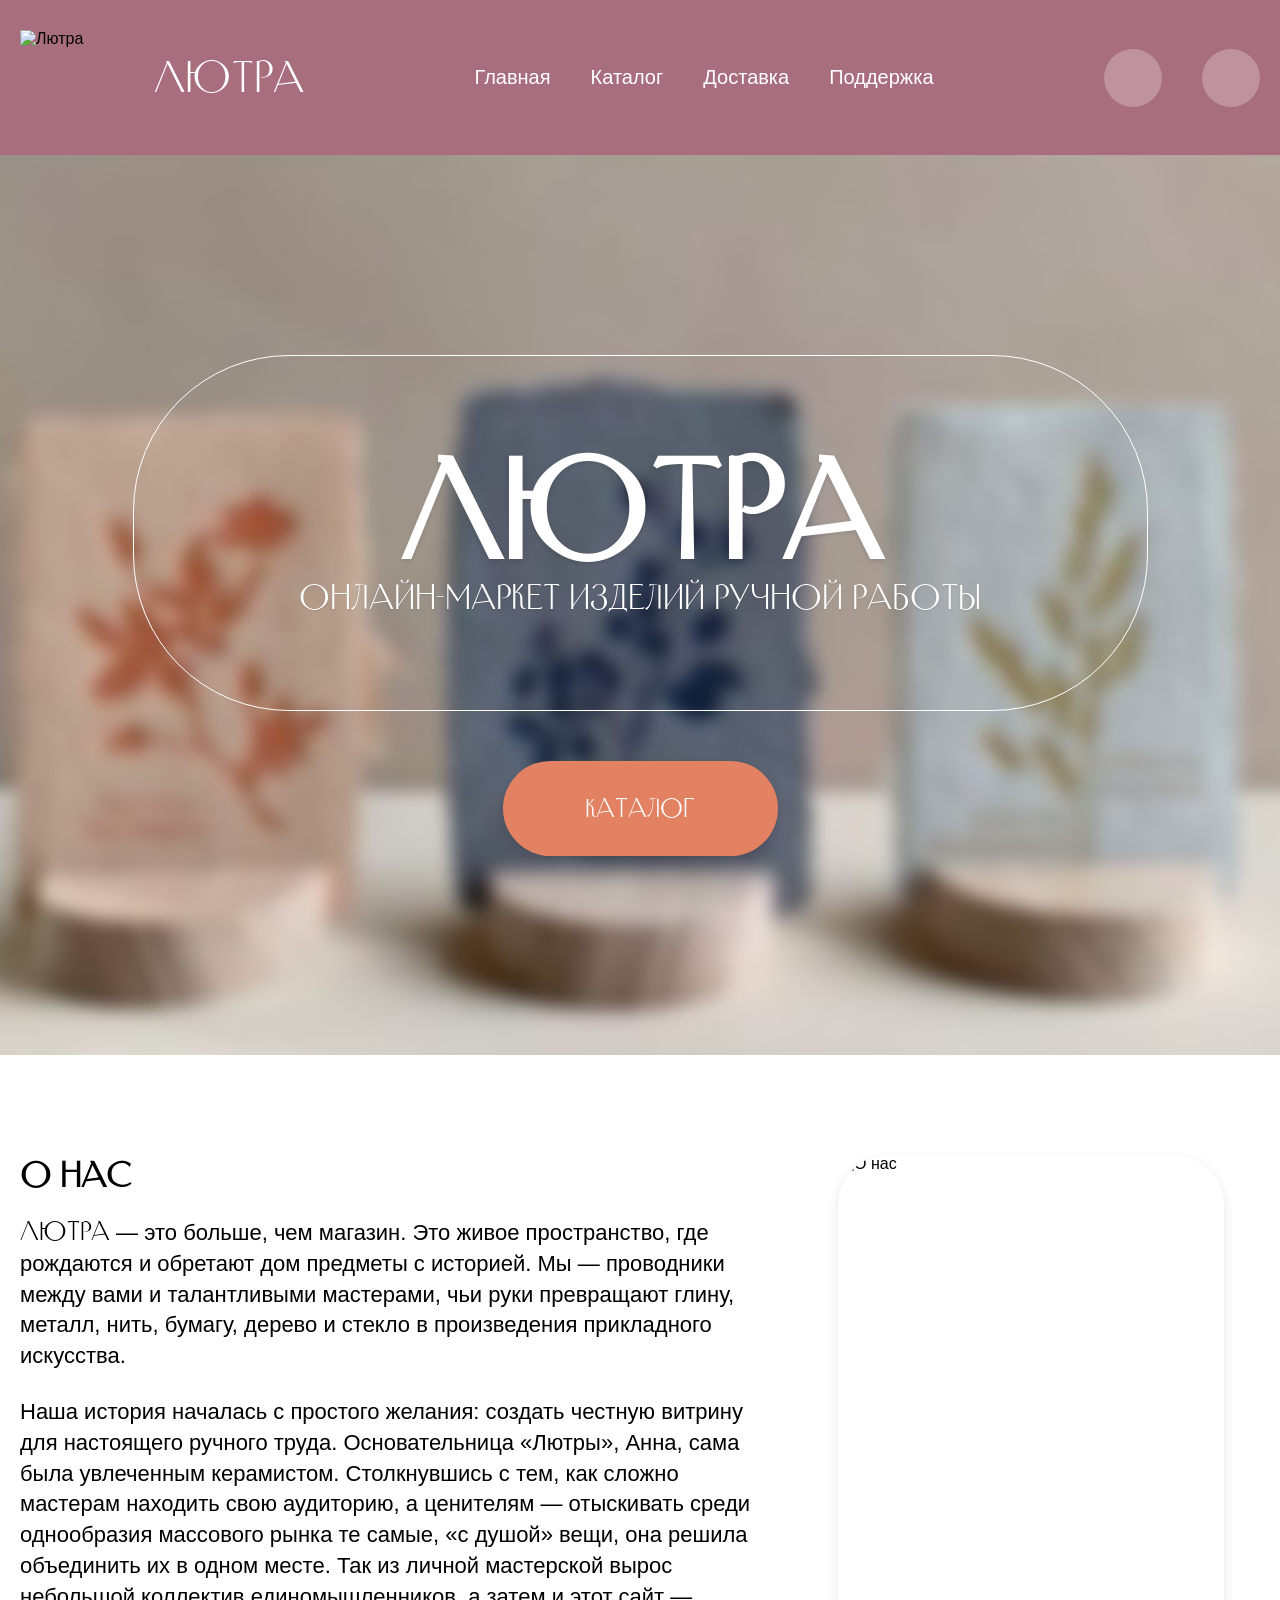
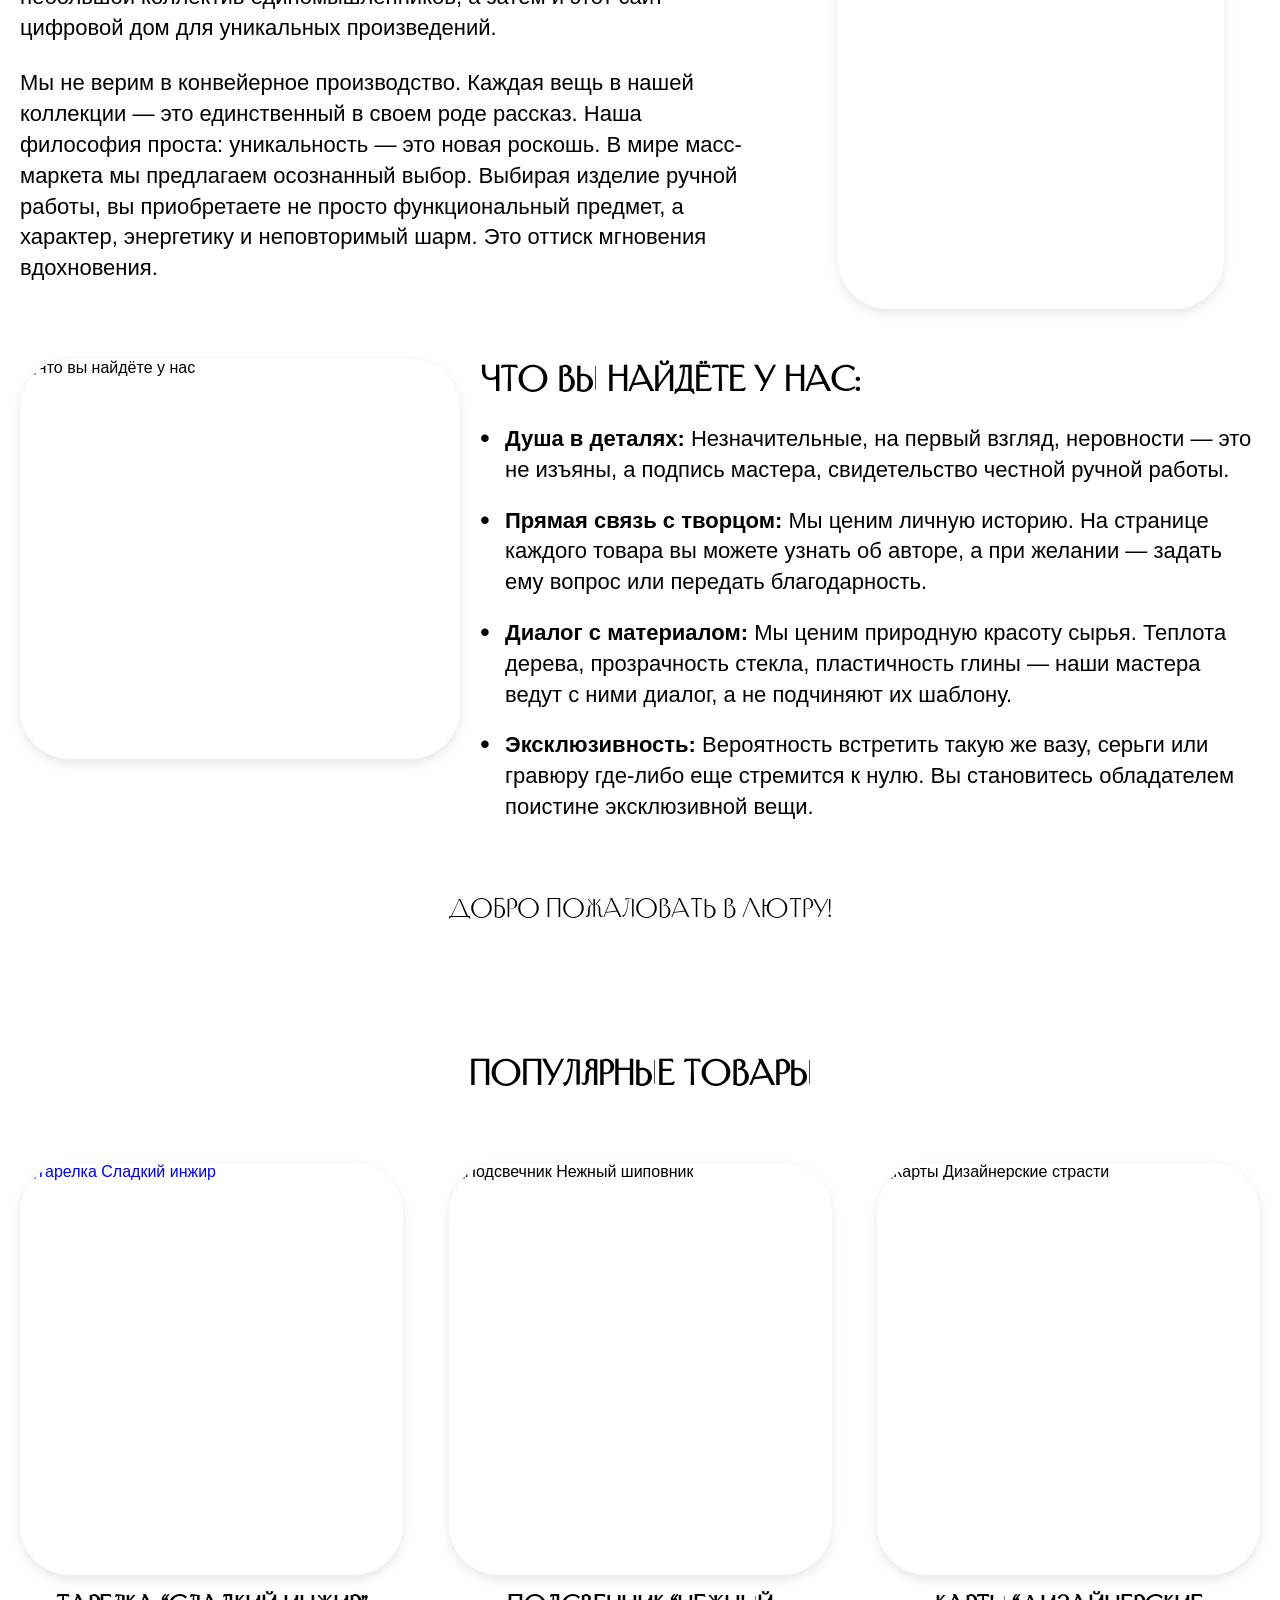
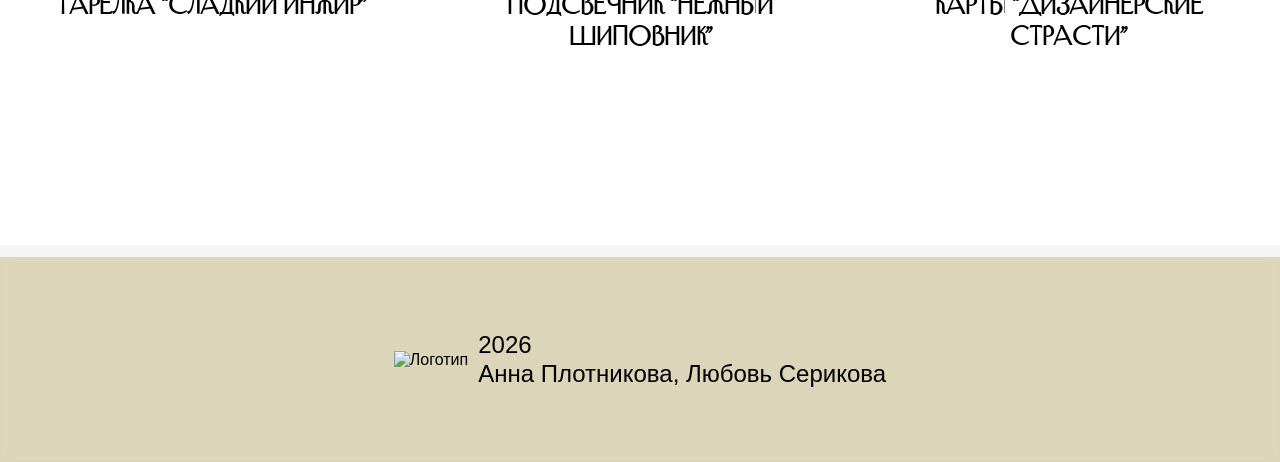
==== index.html @ 712b2a7a "Add files via upload" ====
<!DOCTYPE html>
<html lang="ru">
<head>
    <meta charset="UTF-8">
    <meta name="viewport" content="width=device-width, initial-scale=1.0">
    <title>Лютра — маркет изделий ручной работы</title>
    <link rel="stylesheet" href="styles.css">
</head>
<body>
    <!-- ШАПКА -->
    <header class="header">
        <div class="container header__container">
            <div class="header__logo">
                <img src="./lutyra-logo.png" alt="Лютра" class="header__logo-img">
                <span class="header__logo-text">Лютра</span>
            </div>
            
            <nav class="header__nav">
                <a href="https://www.ya.ru" class="header__nav-link">Главная</a>
                <a href="catalog.html" class="header__nav-link">Каталог</a>
                <a href="#" class="header__nav-link">Доставка</a>
                <a href="#" class="header__nav-link">Поддержка</a>
            </nav>
            
            <div class="header__actions">
                <a href="cart.html" class="header__cart" aria-label="Корзина">
                    <img src="./cart.png" alt="">
                </a>
                <button class="header__profile" aria-label="Личный кабинет">
                    <img src="./profile.png" alt="">
                </button>
            </div>
        </div>
    </header>

    <!-- ГЛАВНЫЙ ЭКРАН С ФОНОМ -->
    <section class="hero">
        <div class="hero__background"></div>
        <div class="container hero__container">
            <div class="hero__content">
                <div class="hero__oval">
                    <h1 class="hero__title">Лютра</h1>
                    <p class="hero__subtitle">Онлайн-маркет изделий ручной работы</p>
                </div>
                <a href="catalog.html" class="hero__button">каталог</a>
            </div>
        </div>
    </section>

    <!-- БЕЛЫЙ БЛОК С КОНТЕНТОМ -->
    <main class="main-content">
        <div class="white-background"></div>
        
        <div class="container">
            <!-- О НАС -->
            <section class="about">
                <div class="about__content">
                    <h2 class="about__title">О нас</h2>
                    <div class="about__text">
                        <p><span class="brand">Лютра</span> — это больше, чем магазин. Это живое пространство, где рождаются и обретают дом предметы с историей. Мы — проводники между вами и талантливыми мастерами, чьи руки превращают глину, металл, нить, бумагу, дерево и стекло в произведения прикладного искусства.</p>
                        
                        <p>Наша история началась с простого желания: создать честную витрину для настоящего ручного труда. Основательница «Лютры», Анна, сама была увлеченным керамистом. Столкнувшись с тем, как сложно мастерам находить свою аудиторию, а ценителям — отыскивать среди однообразия массового рынка те самые, «с душой» вещи, она решила объединить их в одном месте. Так из личной мастерской вырос небольшой коллектив единомышленников, а затем и этот сайт — цифровой дом для уникальных произведений.</p>
                        
                        <p>Мы не верим в конвейерное производство. Каждая вещь в нашей коллекции — это единственный в своем роде рассказ. Наша философия проста: уникальность — это новая роскошь. В мире масс-маркета мы предлагаем осознанный выбор. Выбирая изделие ручной работы, вы приобретаете не просто функциональный предмет, а характер, энергетику и неповторимый шарм. Это оттиск мгновения вдохновения.</p>
                    </div>
                </div>
                <div class="about__image">
                    <img src="./onas.jpg" alt="О нас">
                </div>
            </section>

            <!-- ЧТО ВЫ НАЙДЕТЕ -->
            <section class="features">
                <div class="features__image">
                    <img src="./features.jpg" alt="Что вы найдёте у нас">
                </div>
                <div class="features__content">
                    <h2 class="features__title">Что вы найдёте у нас:</h2>
                    <ul class="features__list">
                        <li><strong>Душа в деталях:</strong> Незначительные, на первый взгляд, неровности — это не изъяны, а подпись мастера, свидетельство честной ручной работы.</li>
                        <li><strong>Прямая связь с творцом:</strong> Мы ценим личную историю. На странице каждого товара вы можете узнать об авторе, а при желании — задать ему вопрос или передать благодарность.</li>
                        <li><strong>Диалог с материалом:</strong> Мы ценим природную красоту сырья. Теплота дерева, прозрачность стекла, пластичность глины — наши мастера ведут с ними диалог, а не подчиняют их шаблону.</li>
                        <li><strong>Эксклюзивность:</strong> Вероятность встретить такую же вазу, серьги или гравюру где-либо еще стремится к нулю. Вы становитесь обладателем поистине эксклюзивной вещи.</li>
                    </ul>
                </div>
            </section>

            <!-- ПРИВЕТСТВИЕ -->
            <div class="welcome">
                <p class="welcome__text">Добро пожаловать в Лютру!</p>
            </div>

            <!-- ПОПУЛЯРНЫЕ ТОВАРЫ -->
            <section class="popular">
                <h2 class="popular__title">Популярные товары</h2>
                
                <div class="popular__grid">
                    <article class="product-card">
                        <a href="product.html" class="product-card__link">
                            <div class="product-card__image">
                                <img src="./product1.jpg" alt="Тарелка Сладкий инжир">
                            </div>
                            <h3 class="product-card__title">Тарелка “Сладкий инжир”</h3>
                        </a>
                    </article>
                    
                    <article class="product-card">
                        <div class="product-card__image">
                            <img src="./product2.jpg" alt="Подсвечник Нежный шиповник">
                        </div>
                        <h3 class="product-card__title">Подсвечник “Нежный шиповник”</h3>
                    </article>
                    
                    <article class="product-card">
                        <div class="product-card__image">
                            <img src="./product3.jpg" alt="Карты Дизайнерские страсти">
                        </div>
                        <h3 class="product-card__title">Карты “Дизайнерские страсти”</h3>
                    </article>
                </div>
            </section>
        </div>
    </main>

    <!-- ПОДВАЛ -->
    <footer class="footer">
        <div class="container footer__container">
            <div class="footer__logo">
                <img src="./logo2.png" alt="Логотип">
            </div>
            <div class="footer__info">
                2026<br>Анна Плотникова, Любовь Серикова
            </div>
        </div>
    </footer>
</body>
</html>

<script src="cart-system.js"></script>
---- styles.css ----
/* ========== FONTS ========== */
@font-face {
    font-family: 'New-YorkerC';
    src: url('fonts/New-YorkerC.ttf') format('truetype');
    font-weight: normal;
    font-style: normal;
    font-display: swap;
}

@import url('https://fonts.googleapis.com/css2?family=Montserrat:wght@400&display=swap');

/* ========== RESET & VARIABLES ========== */
* {
    margin: 0;
    padding: 0;
    box-sizing: border-box;
}

:root {
    --color-primary: #A86E7D;
    --color-accent: #E28262;
    --color-accent-hover: #c96a4a;
    --color-footer: rgba(193, 182, 127, 0.5);
    --color-white: #ffffff;
    --color-black: #000000;
    
    --font-title: 'New-YorkerC', serif;
    --font-text: 'Montserrat', sans-serif;
    
    --container-width: 1360px;
    
    --border-radius-lg: 156px;
    --border-radius-md: 50px;
}

/* ========== BASE ========== */
body {
    font-family: var(--font-text);
    background-color: #f5f5f5;
}

.container {
    max-width: var(--container-width);
    margin: 0 auto;
    padding: 0 20px;
}

/* ========== HEADER ========== */
.header {
    background-color: var(--color-primary);
    height: 155px;
    position: relative;
    z-index: 10;
}

.header__container {
    height: 100%;
    display: flex;
    align-items: center;
    justify-content: space-between;
}

.header__logo {
    display: flex;
    align-items: center;
    gap: 38px;
}

.header__logo-img {
    width: 96px;
    height: 96px;
    object-fit: cover;
}

.header__logo-text {
    font-family: var(--font-title);
    font-size: 40px;
    color: var(--color-white);
    white-space: nowrap;
}

.header__nav {
    display: flex;
    align-items: center;
    gap: 80px;
}

.header__nav-link {
    font-family: var(--font-text);
    font-size: 24px;
    color: var(--color-white);
    text-decoration: none;
    white-space: nowrap;
    transition: opacity 0.2s;
}

.header__nav-link:hover {
    opacity: 0.8;
}

.header__actions {
    display: flex;
    align-items: center;
    gap: 40px;
}

.header__cart,
.header__profile {
    width: 58px;
    height: 58px;
    border-radius: 50%;
    background-color: rgba(255, 255, 255, 0.25);
    border: none;
    cursor: pointer;
    display: flex;
    align-items: center;
    justify-content: center;
    transition: background-color 0.2s;
}

.header__cart:hover,
.header__profile:hover {
    background-color: rgba(255, 255, 255, 0.4);
}

.header__cart img {
    opacity: 0.5;
}

/* ========== HERO ========== */
.hero {
    position: relative;
    height: 100vh;
    display: flex;
    align-items: center;
    justify-content: center;
}

.hero__background {
    position: absolute;
    top: 0;
    left: 0;
    width: 100%;
    height: 100%;
    background: url('images/fon.jpg') no-repeat center top;
    background-size: cover;
    z-index: 1;
}

.hero__container {
    position: relative;
    z-index: 2;
    display: flex;
    align-items: center;
    justify-content: center;
    width: 100%;
    max-width: none;
    padding: 0;
    margin: 0;
}

.hero__content {
    display: flex;
    flex-direction: column;
    align-items: center;
    justify-content: center;
    gap: 50px;
    width: 100%;
    max-width: 1360px;
    padding: 0 20px;
}

.hero__oval {
    display: flex;
    flex-direction: column;
    align-items: center;
    justify-content: center;
    width: 1015px;
    height: 356px;
    border: 1px solid var(--color-white);
    border-radius: var(--border-radius-lg);
}

.hero__title {
    font-family: var(--font-title);
    font-size: 128px;
    color: var(--color-white);
    line-height: 1;
    margin: 0;
    text-shadow: 0 2px 4px rgba(0, 0, 0, 0.1);
}

.hero__subtitle {
    font-family: var(--font-title);
    font-size: 32px;
    color: var(--color-white);
    margin: 0;
    text-shadow: 0 1px 2px rgba(0, 0, 0, 0.1);
}

.hero__button {
    display: inline-flex;
    align-items: center;
    justify-content: center;
    width: 275px;
    height: 95px;
    background-color: var(--color-accent);
    border-radius: 50px;
    font-family: var(--font-title);
    font-size: 24px;
    color: var(--color-white);
    text-decoration: none;
    transition: background-color 0.2s, transform 0.2s;
    box-shadow: 0 4px 8px rgba(0, 0, 0, 0.1);
}

.hero__button:hover {
    background-color: var(--color-accent-hover);
    transform: translateY(-2px);
    box-shadow: 0 6px 12px rgba(0, 0, 0, 0.15);
}

/* ========== MAIN CONTENT ========== */
.main-content {
    position: relative;
    padding-bottom: 205px;
}

.white-background {
    position: absolute;
    top: 0;
    left: 0;
    width: 100%;
    height: 2390px;
    background-color: var(--color-white);
    z-index: 0;
}

/* ========== ABOUT SECTION ========== */
.about {
    position: relative;
    z-index: 1;
    display: flex;
    gap: 74px;
    padding-top: 100px;
    margin-bottom: 50px;
}

.about__content {
    flex: 0 0 900px;
}

.about__title {
    font-family: var(--font-title);
    font-size: 32px;
    margin-bottom: 20px;
}

.about__text {
    font-size: 24px;
    line-height: 1.4;
}

.about__text p {
    margin-bottom: 25px;
}

.brand {
    font-family: var(--font-title);
    font-size: 24px;
}

.about__image {
    width: 386px;
    border-radius: var(--border-radius-md);
    overflow: hidden;
    box-shadow: 0 4px 12px rgba(0, 0, 0, 0.1);
}

.about__image img {
    width: 100%;
    height: 100%;
    object-fit: cover;
    transition: transform 0.3s;
}

.about__image:hover img {
    transform: scale(1.05);
}

/* ========== FEATURES SECTION ========== */
.features {
    position: relative;
    z-index: 1;
    display: flex;
    gap: 20px;
    margin-bottom: 50px;
}

.features__image {
    width: 440px;
    height: 400px;
    border-radius: var(--border-radius-md);
    overflow: hidden;
    flex-shrink: 0;
    box-shadow: 0 4px 12px rgba(0, 0, 0, 0.1);
}

.features__image img {
    width: 100%;
    height: 100%;
    object-fit: cover;
    transition: transform 0.3s;
}

.features__image:hover img {
    transform: scale(1.05);
}

.features__content {
    flex: 1;
}

.features__title {
    font-family: var(--font-title);
    font-size: 32px;
    margin-bottom: 25px;
}

.features__list {
    list-style: none;
    font-size: 24px;
    line-height: 1.4;
}

.features__list li {
    margin-bottom: 20px;
    padding-left: 25px;
    position: relative;
}

.features__list li::before {
    content: "•";
    position: absolute;
    left: 0;
    font-size: 28px;
    line-height: 1;
}

/* ========== WELCOME ========== */
.welcome {
    position: relative;
    z-index: 1;
    text-align: center;
    margin-bottom: 130px;
}

.welcome__text {
    font-family: var(--font-title);
    font-size: 24px;
    color: var(--color-black);
}

/* ========== POPULAR SECTION ========== */
.popular {
    position: relative;
    z-index: 1;
}

.popular__title {
    font-family: var(--font-title);
    font-size: 32px;
    text-align: center;
    margin-bottom: 70px;
}

.popular__grid {
    display: flex;
    justify-content: space-between;
    gap: 30px;
}

/* ========== PRODUCT CARD ========== */
.product-card {
    width: 383px;
    display: flex;
    flex-direction: column;
    align-items: center;
    transition: transform 0.3s;
}

.product-card:hover {
    transform: translateY(-10px);
}

.product-card__image {
    width: 383px;
    height: 412px;
    border-radius: var(--border-radius-md);
    overflow: hidden;
    margin-bottom: 15px;
    box-shadow: 0 4px 12px rgba(0, 0, 0, 0.1);
}

.product-card__image img {
    width: 100%;
    height: 100%;
    object-fit: cover;
    transition: transform 0.3s;
}

.product-card:hover .product-card__image img {
    transform: scale(1.05);
}

.product-card__title {
    font-family: var(--font-title);
    font-size: 24px;
    text-align: center;
    line-height: 1.3;
    color: var(--color-black);
}

.product-card__link {
    text-decoration: none;
    display: block;
    cursor: pointer;
}

/* ========== FOOTER ========== */
.footer {
    position: relative;
    width: 100%;
    height: 205px;
    background-color: var(--color-footer);
    backdrop-filter: blur(5px);
    z-index: 1;
}

.footer__container {
    height: 100%;
    display: flex;
    align-items: center;
    justify-content: center;
    gap: 10px;
}

.footer__info {
    font-size: 24px;
    line-height: 1.2;
    white-space: nowrap;
    color: var(--color-black);
}

/* ========== MEDIA QUERIES ========== */
@media (max-width: 1360px) {
    .header__nav {
        gap: 40px;
    }
    
    .header__nav-link {
        font-size: 20px;
    }
    
    .about__content {
        flex: 0 0 60%;
    }
    
    .about__text,
    .features__list {
        font-size: 22px;
    }
}

@media (max-width: 1024px) {
    .header {
        height: auto;
        min-height: 130px;
    }
    
    .header__container {
        flex-wrap: wrap;
        padding: 15px 30px;
        gap: 15px;
    }
    
    .header__logo-img {
        width: 70px;
        height: 70px;
    }
    
    .header__logo-text {
        font-size: 32px;
    }
    
    .header__nav {
        order: 3;
        width: 100%;
        justify-content: center;
        gap: 30px;
        padding: 10px 0;
    }
    
    .header__nav-link {
        font-size: 18px;
    }
    
    .header__actions {
        gap: 20px;
    }
    
    .hero {
        height: 90vh;
    }
    
    .hero__oval {
        width: 90%;
        max-width: 900px;
        height: auto;
        padding: 40px 30px;
    }
    
    .hero__title {
        font-size: 80px;
    }
    
    .hero__subtitle {
        font-size: 24px;
    }
    
    .about {
        flex-direction: column;
        gap: 40px;
        padding-top: 80px;
    }
    
    .about__content {
        flex: 1;
    }
    
    .about__image {
        width: 100%;
        max-width: 500px;
        margin: 0 auto;
    }
    
    .features {
        flex-direction: column;
    }
    
    .features__image {
        width: 100%;
        max-width: 500px;
        margin: 0 auto;
    }
    
    .popular__grid {
        flex-wrap: wrap;
        justify-content: center;
    }
    
    .white-background {
        height: 2600px;
    }
}

@media (max-width: 768px) {
    .header__logo {
        gap: 15px;
    }
    
    .header__logo-text {
        font-size: 28px;
    }
    
    .header__nav {
        gap: 15px 25px;
    }
    
    .hero {
        height: 85vh;
    }
    
    .hero__content {
        gap: 30px;
    }
    
    .hero__oval {
        width: 95%;
        max-width: 700px;
        padding: 30px 20px;
    }
    
    .hero__title {
        font-size: 56px;
    }
    
    .hero__subtitle {
        font-size: 18px;
    }
    
    .hero__button {
        width: 220px;
        height: 70px;
        font-size: 18px;
    }
    
    .about__text,
    .features__list {
        font-size: 18px;
    }
    
    .features__list li {
        margin-bottom: 15px;
    }
    
    .footer {
        height: 180px;
    }
    
    .footer__container {
        flex-direction: row;
    }
    
    .footer__info {
        font-size: 20px;
    }
    
    .white-background {
        height: 2800px;
    }
}

@media (max-width: 480px) {
    .header__logo {
        flex-direction: column;
        gap: 5px;
    }
    
    .header__logo-text {
        font-size: 24px;
    }
    
    .header__nav-link {
        font-size: 14px;
    }
    
    .hero {
        height: 80vh;
    }
    
    .hero__content {
        gap: 25px;
    }
    
    .hero__oval {
        width: 95%;
        padding: 25px 15px;
    }
    
    .hero__title {
        font-size: 40px;
    }
    
    .hero__subtitle {
        font-size: 14px;
    }
    
    .hero__button {
        width: 160px;
        height: 55px;
        font-size: 16px;
    }
    
    .about__title,
    .features__title,
    .popular__title {
        font-size: 28px;
    }
    
    .product-card {
        width: 100%;
        max-width: 383px;
    }
    
    .product-card__image {
        width: 100%;
        height: auto;
        aspect-ratio: 383/412;
    }
    
    .footer {
        height: 160px;
    }
    
    .footer__container {
        flex-direction: column;
        gap: 5px;
    }
    
    .footer__info {
        font-size: 18px;
        text-align: center;
    }
    
    .white-background {
        height: 3000px;
    }
}
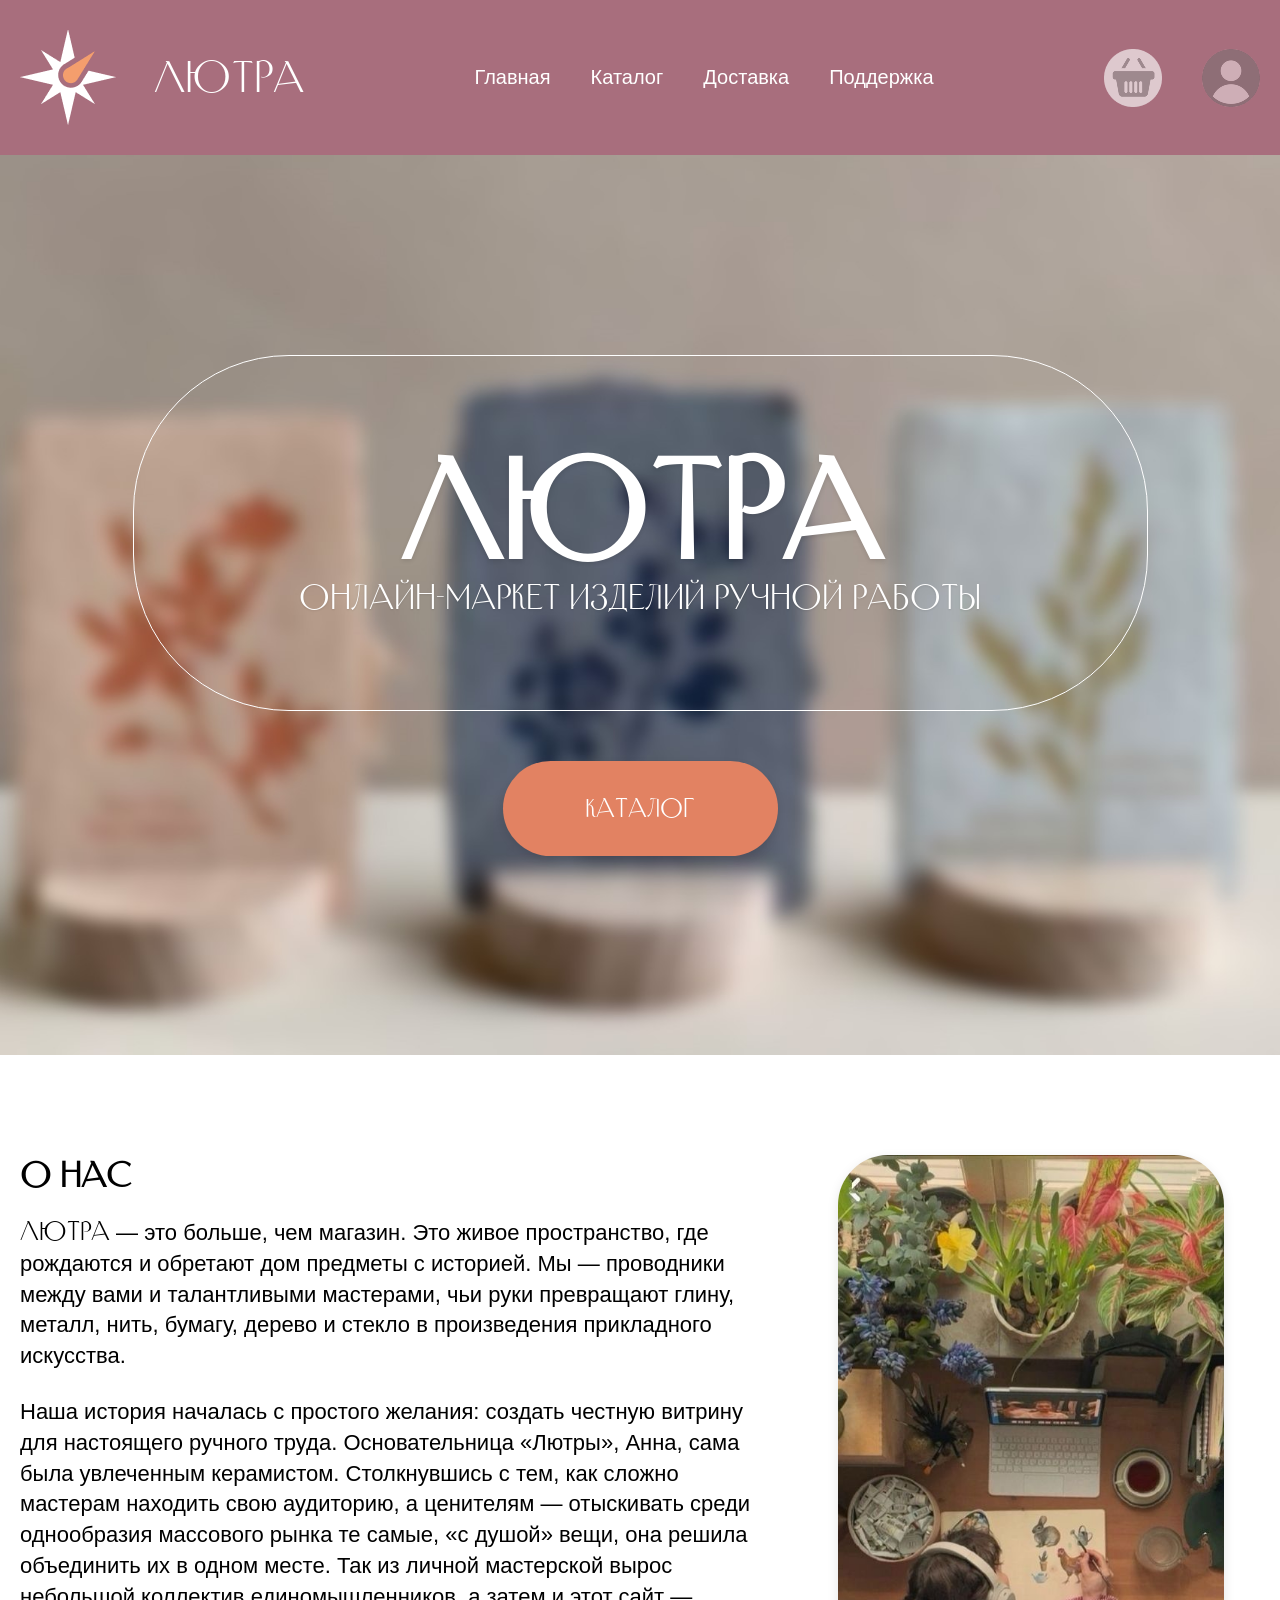
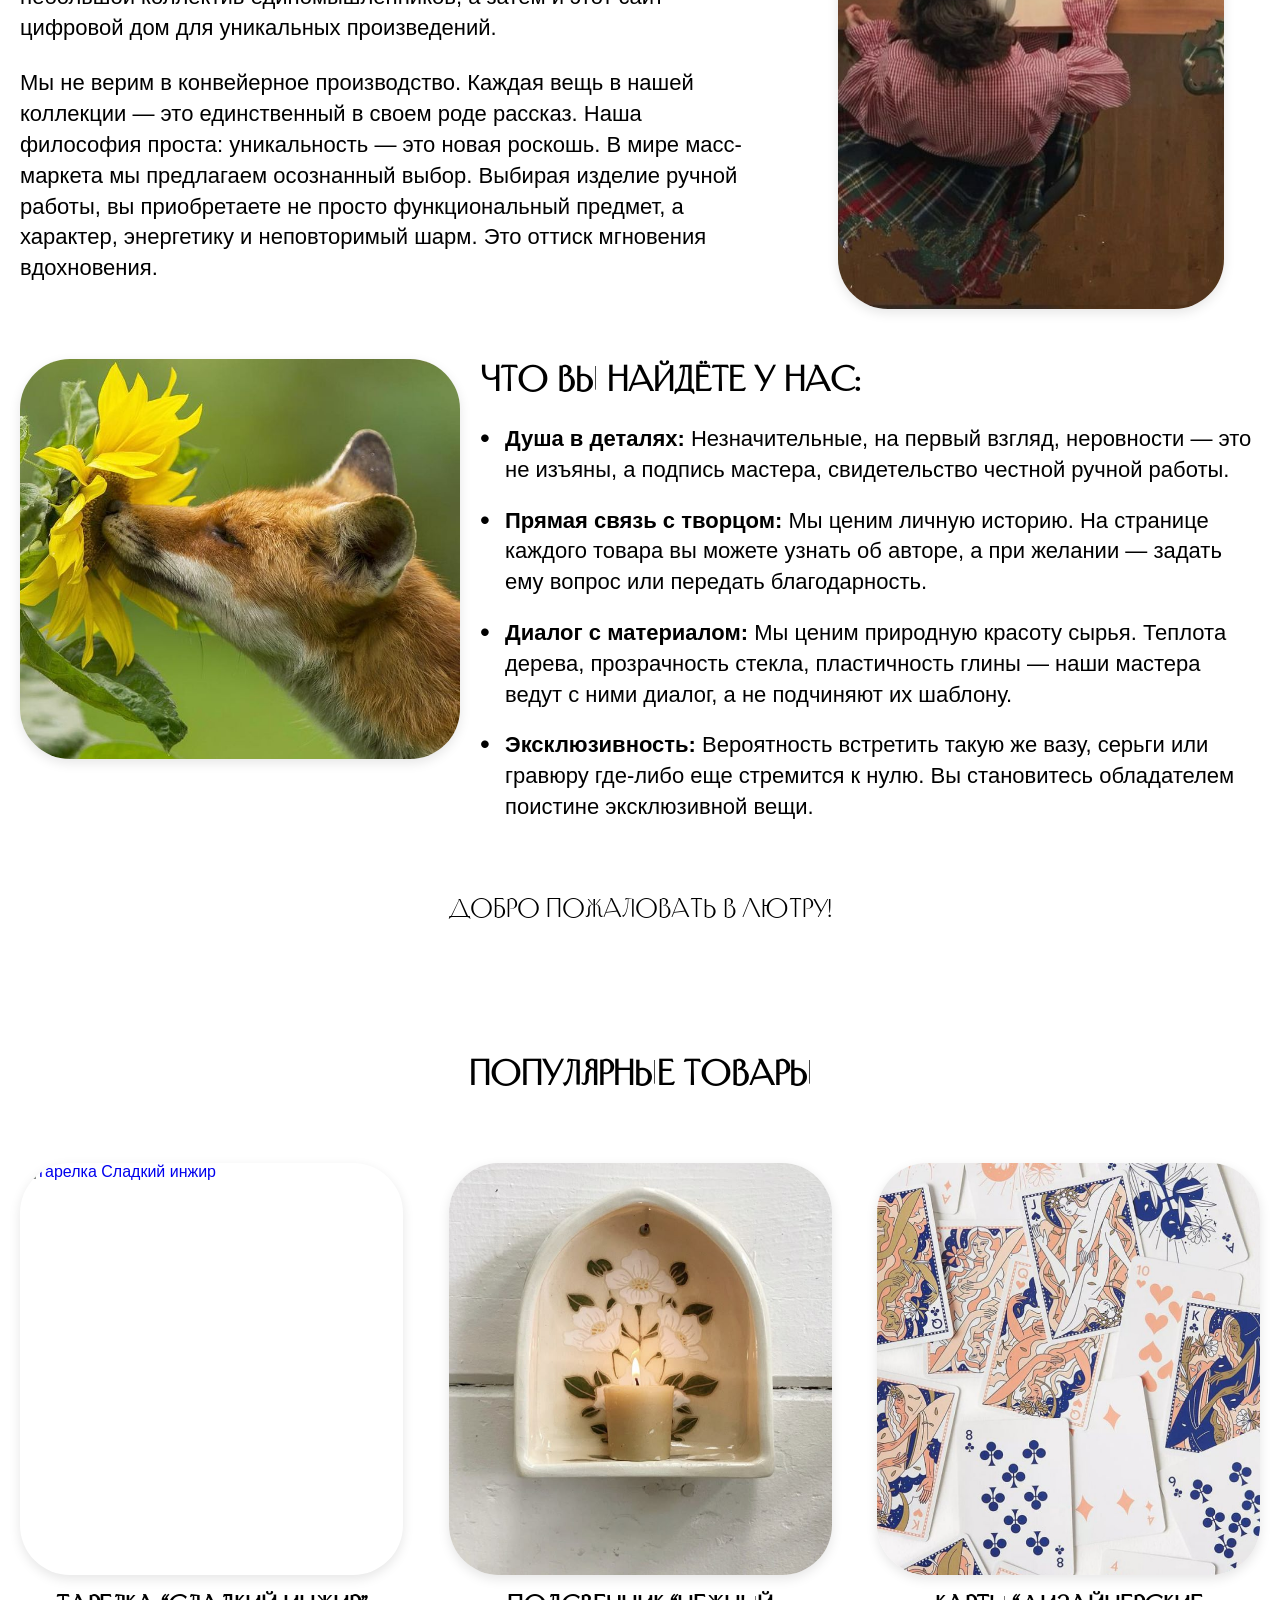
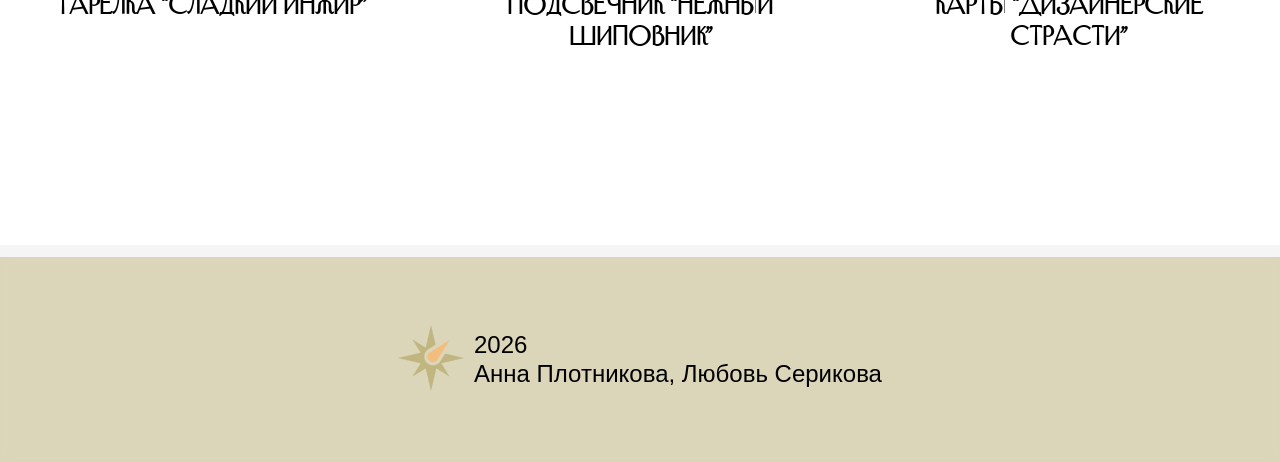
==== commit b19acb45: "Update index.html" ====
--- a/index.html
+++ b/index.html
@@ -11,7 +11,7 @@
     <header class="header">
         <div class="container header__container">
             <div class="header__logo">
-                <img src="./lutyra-logo.png" alt="Лютра" class="header__logo-img">
+                <img src="images/lutyra-logo.png" alt="Лютра" class="header__logo-img">
                 <span class="header__logo-text">Лютра</span>
             </div>
             
@@ -24,10 +24,10 @@
             
             <div class="header__actions">
                 <a href="cart.html" class="header__cart" aria-label="Корзина">
-                    <img src="./cart.png" alt="">
+                    <img src="images/cart.png" alt="">
                 </a>
                 <button class="header__profile" aria-label="Личный кабинет">
-                    <img src="./profile.png" alt="">
+                    <img src="images/profile.png" alt="">
                 </button>
             </div>
         </div>
@@ -65,14 +65,14 @@
                     </div>
                 </div>
                 <div class="about__image">
-                    <img src="./onas.jpg" alt="О нас">
+                    <img src="images/onas.jpg" alt="О нас">
                 </div>
             </section>
 
             <!-- ЧТО ВЫ НАЙДЕТЕ -->
             <section class="features">
                 <div class="features__image">
-                    <img src="./features.jpg" alt="Что вы найдёте у нас">
+                    <img src="images/features.jpg" alt="Что вы найдёте у нас">
                 </div>
                 <div class="features__content">
                     <h2 class="features__title">Что вы найдёте у нас:</h2>
@@ -106,14 +106,14 @@
                     
                     <article class="product-card">
                         <div class="product-card__image">
-                            <img src="./product2.jpg" alt="Подсвечник Нежный шиповник">
+                            <img src="images/product2.jpg" alt="Подсвечник Нежный шиповник">
                         </div>
                         <h3 class="product-card__title">Подсвечник “Нежный шиповник”</h3>
                     </article>
                     
                     <article class="product-card">
                         <div class="product-card__image">
-                            <img src="./product3.jpg" alt="Карты Дизайнерские страсти">
+                            <img src="images/product3.jpg" alt="Карты Дизайнерские страсти">
                         </div>
                         <h3 class="product-card__title">Карты “Дизайнерские страсти”</h3>
                     </article>
@@ -126,7 +126,7 @@
     <footer class="footer">
         <div class="container footer__container">
             <div class="footer__logo">
-                <img src="./logo2.png" alt="Логотип">
+                <img src="images/logo2.png" alt="Логотип">
             </div>
             <div class="footer__info">
                 2026<br>Анна Плотникова, Любовь Серикова
@@ -136,4 +136,4 @@
 </body>
 </html>
 
-<script src="cart-system.js"></script>+<script src="cart-system.js"></script>
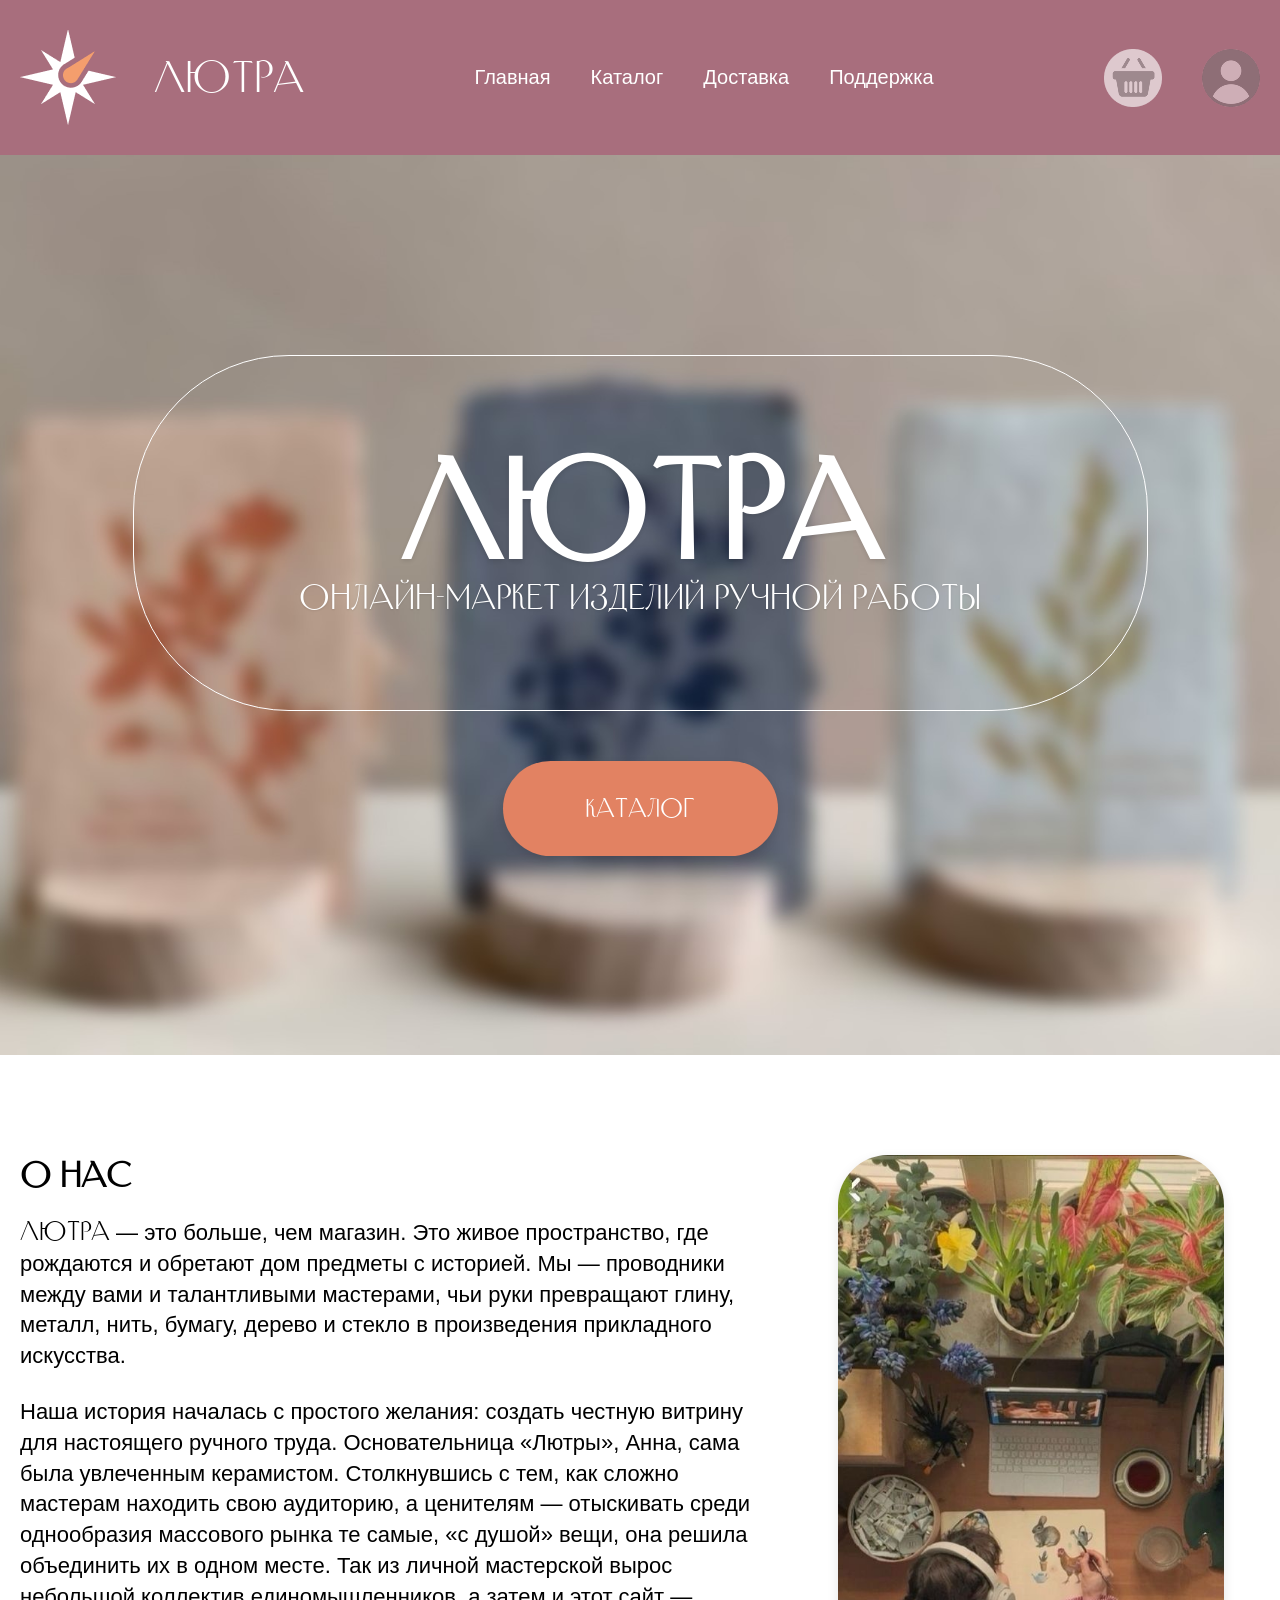
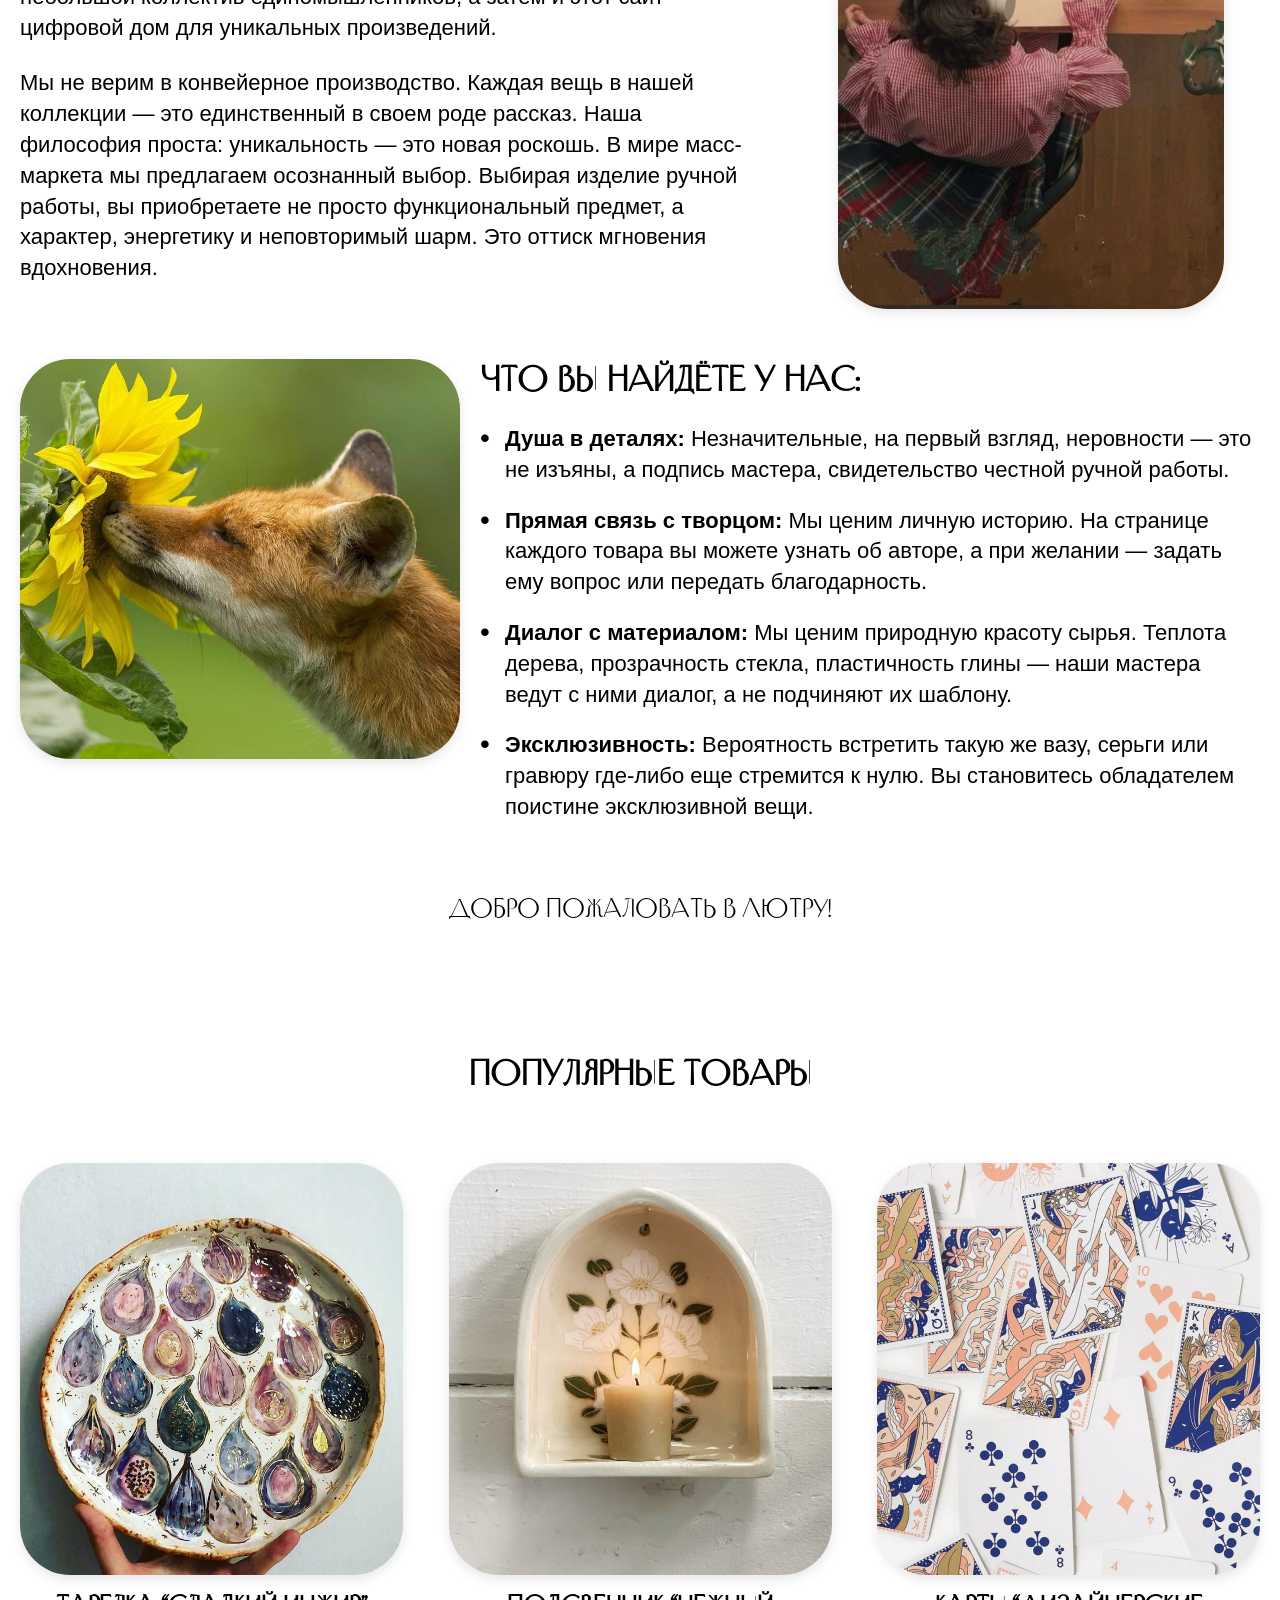
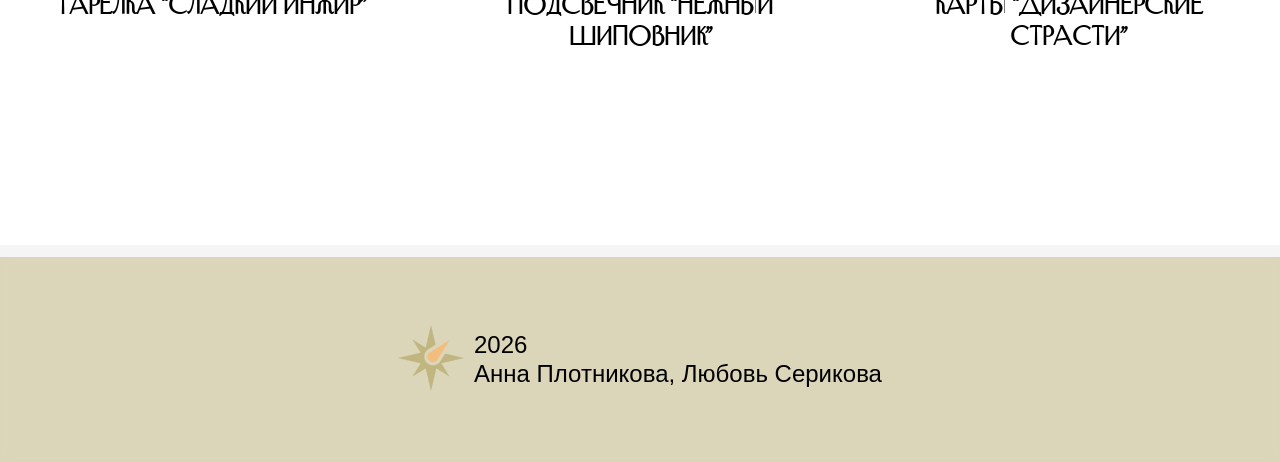
==== commit 4b1719f8: "Update index.html" ====
--- a/index.html
+++ b/index.html
@@ -98,7 +98,7 @@
                     <article class="product-card">
                         <a href="product.html" class="product-card__link">
                             <div class="product-card__image">
-                                <img src="./product1.jpg" alt="Тарелка Сладкий инжир">
+                                <img src="images/product1.jpg" alt="Тарелка Сладкий инжир">
                             </div>
                             <h3 class="product-card__title">Тарелка “Сладкий инжир”</h3>
                         </a>
